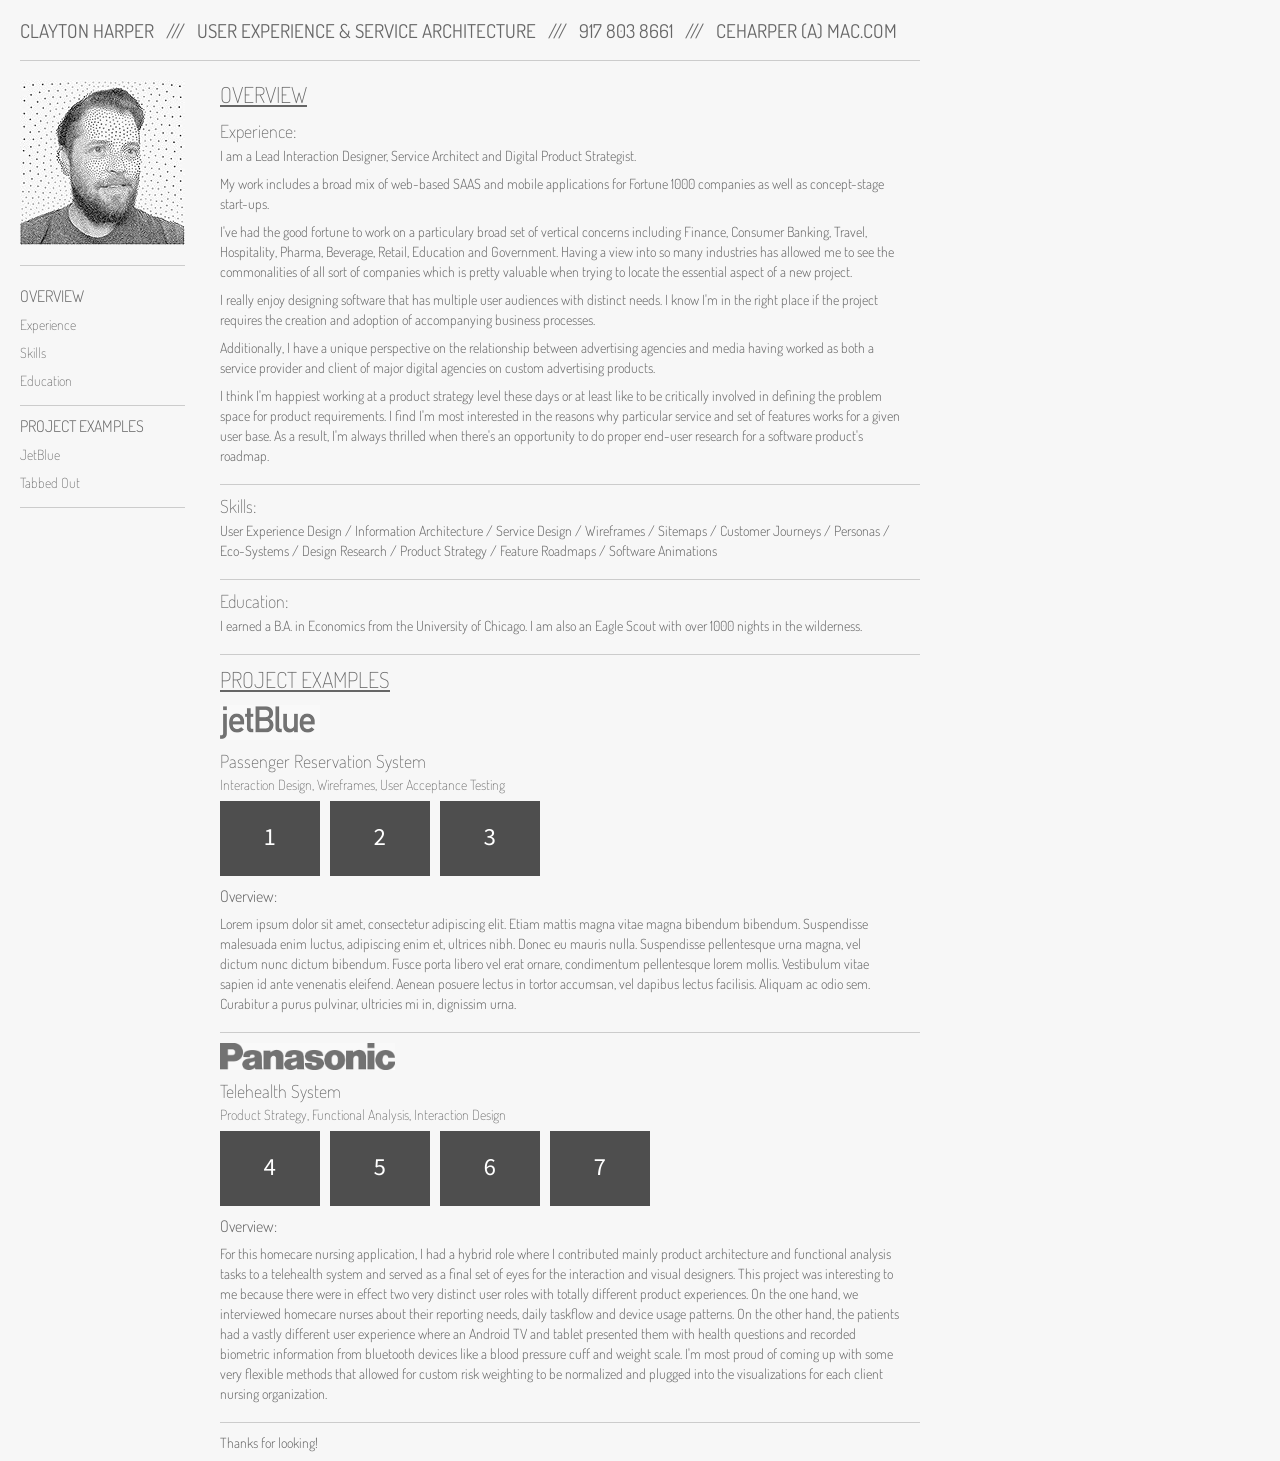
==== index.html @ 12cf1f10 "Content Updates" ====
<!DOCTYPE html PUBLIC "-//W3C//DTD XHTML 1.0 Transitional//EN" "http://www.w3.org/TR/xhtml1/DTD/xhtml1-transitional.dtd">
<html xmlns="http://www.w3.org/1999/xhtml">
<head>
    <meta http-equiv="Content-Type" content="text/html; charset=utf-8" />
    <link href='http://fonts.googleapis.com/css?family=Dosis:200,300,400,500' rel='stylesheet' type='text/css'>
    <title>CLAYTON HARPER | HE MAKES SOFTWARE </title>

    <link rel="stylesheet" href="css/styles.css">
    
    <script src="js/jquery-1.9.1.min.js"></script>

    <script src="js/jquery.scrollto.js"></script>

    <!-- Magnific Popup core CSS file -->
    <link rel="stylesheet" href="magnific-popup/magnific-popup.css">   

    <!-- Magnific Popup core JS file -->
    <script src="magnific-popup/jquery.magnific-popup.js"></script>
    
    <script>
        /** Magnific Stuff Here
        */
        $(document).ready(function(){
        
        $('.image-link').magnificPopup({type:'image'});

        $('.image_row').magnificPopup({
          delegate: 'a', // child items selector, by clicking on it popup will open
          type: 'image',
          gallery:{enabled:true}
          // other options
        });

        /** 
         * This part does the "fixed navigation after scroll" functionality
         * We use the jQuery function scroll() to recalculate our variables as the 
         * page is scrolled/
         */
        $(window).scroll(function(){
            var window_top = $(window).scrollTop() + 80; // the "80" should equal the margin-top value for nav.stick
            var div_top = $('#nav-anchor').offset().top;
                if (window_top > div_top) {
                    $('nav').addClass('stick');
                } else {
                    $('nav').removeClass('stick');
                }
        });

        /**
         * This part causes smooth scrolling using scrollto.js
         * We target all a tags inside the nav, and apply the scrollto.js to it.
         */
        
        $("nav a").click(function(evn){
            evn.preventDefault();
            $('html,body').scrollTo(this.hash, this.hash);
        });

    });
    </script>
</head>

<body>
    <div id="header">
        <h1>CLAYTON HARPER&nbsp;&nbsp;&nbsp;///&nbsp;&nbsp;&nbsp;USER EXPERIENCE & SERVICE ARCHITECTURE&nbsp;&nbsp;&nbsp;///&nbsp;&nbsp;&nbsp;917 803 8661&nbsp;&nbsp;&nbsp;///&nbsp;&nbsp;&nbsp;CEHARPER (A) MAC.COM</h1>
    </div>
<div id="wrapper">
    <div id="sidebar">
    <div id="portrait">
        <img src="images/clay.jpg" width="165">
    </div>
    <nav class>       
        <div id="nav-anchor"></div>
        <div id="sidebar_block"> 
        <h1>OVERVIEW</h1>
        <ul>
            <li><a href="#experience">Experience</a></li>
            <li><a href="#skills">Skills</a></li>
            <li><a href="#education">Education</a></li>          
        </ul>
        </div>
        <div id="sidebar_block"> 
        <h1>PROJECT EXAMPLES</h1>
        <ul>
            <li><a href="#project1">JetBlue</a></li>
            <li><a href="#project2">Tabbed Out</a></li>
        </ul>
        </div>
    </nav>
    </div>

    <div id="content">
        <h1>OVERVIEW</h1>
        <section id="experience">
        <div id="content_block">
        <h3>Experience:</h3>
        <p>I am a Lead Interaction Designer, Service Architect and Digital Product Strategist.</p>
        <p>My work includes a broad mix of web-based SAAS and mobile applications for Fortune 1000 companies as well as concept-stage start-ups.</p>
        <p>I've had the good fortune to work on a particulary broad set of vertical concerns including Finance, Consumer Banking, Travel, Hospitality, Pharma, Beverage, Retail, Education and Government. Having a view into so many industries has allowed me to see the commonalities of all sort of companies which is pretty valuable when trying to locate the essential aspect of a new project.</p>
        <p>I really enjoy designing software that has multiple user audiences with distinct needs. I know I'm in the right place if the project requires the creation and adoption of accompanying business processes.</p>
        <p>Additionally, I have a unique perspective on the relationship between advertising agencies and media having worked as both a service provider and client of major digital agencies on custom advertising products.</p>
        <p>I think I'm happiest working at a product strategy level these days or at least like to be critically involved in defining the problem space for product requirements. I find I'm most interested in the reasons why particular service and set of features works for a given user base. As a result, I'm always thrilled when there's an opportunity to do proper end-user research for a software product's roadmap.</p>
        </div>
        </section>

        <section id="skills">
        <div id="content_block"> 
        <h3>Skills:</h3>
        <p>User Experience Design / Information Architecture / Service Design / Wireframes / Sitemaps / Customer Journeys / Personas / Eco-Systems / Design Research / Product Strategy / Feature Roadmaps / Software Animations</p>
        </div>
        </section>

        <section id="education">
        <div id="content_block">
        <h3>Education:</h3>
        <p>I earned a B.A. in Economics from the University of Chicago. I am also an Eagle Scout with over 1000 nights in the wilderness.</p>
        </div>
        </section>

        <section id="project1">
        <h1>PROJECT EXAMPLES</h1>
        <div id="content_block">
        <div id="image_item"><img src="images/logo_jetblue_small.jpg" width="100px"></div>
        <h3>Passenger Reservation System</h3>
        <h4>Interaction Design, Wireframes, User Acceptance Testing</h4>
        <div class="image_row">
        <a href="images/pop_1.jpg" class="image_item"><img src="images/pop_1.jpg" width="100" height="75"></a>
        <a href="images/pop_2.jpg" class="image_item"><img src="images/pop_2.jpg" width="100" height="75"></a>
        <a href="images/pop_3.jpg" class="image_item"><img src="images/pop_3.jpg" width="100" height="75"></a>
        </div>  
        <h2>Overview:</h2>
        <p>Lorem ipsum dolor sit amet, consectetur adipiscing elit. Etiam mattis magna vitae magna bibendum bibendum. Suspendisse malesuada enim luctus, adipiscing enim et, ultrices nibh. Donec eu mauris nulla. Suspendisse pellentesque urna magna, vel dictum nunc dictum bibendum. Fusce porta libero vel erat ornare, condimentum pellentesque lorem mollis. Vestibulum vitae sapien id ante venenatis eleifend. Aenean posuere lectus in tortor accumsan, vel dapibus lectus facilisis. Aliquam ac odio sem. Curabitur a purus pulvinar, ultricies mi in, dignissim urna.</p>
        </div>
        </section>

        <section id="project2">
        <div id="content_block">
        <div id="image_item"><img src="images/logo_panasonic_small.jpg" width="175px"></div>
        <h3>Telehealth System</h3>
        <h4>Product Strategy, Functional Analysis, Interaction Design</h4>
        <div class="image_row">
        <a href="images/pop_4.jpg"><div class="image_item"><img src="images/pop_4.jpg" width="100" height="75"></div></a>
        <a href="images/pop_5.jpg"><div class="image_item"><img src="images/pop_5.jpg" width="100" height="75"></div></a>
        <a href="images/pop_6.jpg"><div class="image_item"><img src="images/pop_6.jpg" width="100" height="75"></div></a>
        <a href="images/pop_7.jpg"><div class="image_item"><img src="images/pop_7.jpg" width="100" height="75"></div></a>
        </div>  
        <h2>Overview:</h2>
        <p>For this homecare nursing application, I had a hybrid role where I contributed mainly product architecture and functional analysis tasks to a telehealth system and served as a final set of eyes for the interaction and visual designers. This project was interesting to me because there were in effect two very distinct user roles with totally different product experiences. On the one hand, we interviewed homecare nurses about their reporting needs, daily taskflow and device usage patterns. On the other hand, the patients had a vastly different user experience where an Android TV and tablet presented them with health questions and recorded biometric information from bluetooth devices like a blood pressure cuff and weight scale. I'm most proud of coming up with some very flexible methods that allowed for custom risk weighting to be normalized and plugged into the visualizations for each client nursing organization.</p>
        </div>
        </section>
        <p>Thanks for looking!</p>

    </div>
<!--    <div id="header_sm">
        <h1>CLAYTON HARPER&nbsp;&nbsp;&nbsp;///&nbsp;&nbsp;&nbsp;USER EXPERIENCE & SERVICE ARCHITECTURE</h1>
    </div> -->
</div>
</body>
---- css/styles.css ----
body, html {
        padding : 0px 10px;
        margin : 0px;
        background-color: #F7F7F7;
    }

    #wrapper {
        width: 900px;
        margin: 80px 0px;
        padding: 0px;

    }

    #sidebar {
        width:200px;
        float:left;
    }

    #sidebar_block {
        margin-bottom: 10px;
        padding-bottom: 10px;
        padding-right: 20px;
        border-bottom: 1px solid #CCC;
        width: 145px;
    }

    #header {
        background-color:#F7F7F7;
        width:900px;
        height:40px;
        padding: 10px 0px;
        border-bottom: 1px solid #CCC;
        display: table;
        position: fixed;
        z-index: 10;
        top: 0;

    }

    #header h1 {
        font-family: 'Dosis', sans-serif;
        font-weight: 400;
        font-size: 19px;
        padding: 0px 0px;
        margin: 0px 0px;
        color: #666;
        display: table-cell;
        vertical-align: middle;
    }

    #header_sm {
        background-color:#F7F7F7;
        width:900px;
        height:30px;
        padding: 5px 0px;
        display: table;
    }

    #header_sm h1 {
        font-family: 'Dosis', sans-serif;
        font-weight: 300;
        font-size: 16px;
        padding: 0px 0px;
        margin: 0px 0px;
        color: #666;
        display: table-cell;
        vertical-align: middle;
    }

    #portrait {
        background-color:#F7F7F7;
        width:125px;
        margin-bottom: 20px;
        padding-right: 40px;
        padding-bottom: 20px;
        border-bottom: 1px solid #CCC;
        float:left;
    } 

    nav {
        background-color:#F7F7F7;
        padding: 0px 0px 0px 0px;
        margin: 0px 0px;       
    }

    nav.stick {
        width: 200px;
        position: fixed;
        top: 0;
        z-index: 8;
        margin-top: 80px;
    }

    nav hr {
        height: 0px;
        background: #F7F7F7;
        width: 80%;
        font-size: 1px; /* IE 6 */
        overflow: hidden;
        margin: 10px 0px;
        border-bottom: 1px solid #CCC;
    }   

    nav h1 {
        font-family: 'Dosis', sans-serif;
        font-weight: 300;
        font-size: 16px;
        padding: 0px 0px 5px 0px;
        margin: 0px 0px;
        color: #666;
    } 

    nav ul, li {
        font-family: 'Dosis', sans-serif;
        font-weight: 200;
        font-size: 14px;
        text-decoration: none;
        list-style-type: none;
        list-style: none;
        padding: 0;
        margin: 0;
        color: #666;
    }

    nav a {
        text-decoration: none;
        color: #666;
        line-height: 28px;
    } 

    nav a:hover {
        color: #000000;
        font-weight: 300;
    }

    nav a:active {
        color: #000000;
    }

    a.nav-active {
    color:#000000;
}

    #content {
        background-color:#F7F7F7;
        width:700px;
        padding: 0px 0px;
        float:right;
    }

    #content_block {
        margin-bottom: 10px;
        padding-bottom: 10px;
        padding-right: 20px;
        border-bottom: 1px solid #CCC;
    }

    #content h1 {
        font-family: 'Dosis', sans-serif;
        font-weight: 200;
        font-size: 22px;
        padding: 0px 0px;
        margin-top: 0px;
        margin-bottom: 12px;
        color: #666;
        text-decoration:underline;
    }

    #content h2 {
        font-family: 'Dosis', sans-serif;
        font-weight: 300;
        font-size: 16px;
        padding: 0px 0px;
        margin-top: 0px;
        margin-bottom: 8px;
        color: #666;
    }

    #content h3 {
        font-family: 'Dosis', sans-serif;
        font-weight: 200;
        font-size: 18px;
        padding: 0px 0px;
        margin-top: 0px;
        margin-bottom: 4px;
        color: #666;
    }

    #content h4 {
        font-family: 'Dosis', sans-serif;
        font-weight: 200;
        font-size: 14px;
        padding: 0px 0px;
        margin-top: 0px;
        margin-bottom: 8px;
        color: #666;
    }

    #content p {
        font-family: 'Dosis', sans-serif;
        font-weight: 300;
        font-size: 14px;
        line-height: 20px;
        padding: 0px 0px;
        margin-top: 2px;
        margin-bottom: 8px;
        color: #666;
    } 

    #content hr {
        height: 10px;
        background: #F7F7F7;
        width: 100%;
        font-size: 1px; /* IE 6 */
        overflow: hidden;
        margin: 15px 0px;
    }

    #image_row {
        display: inline-flex;
    }

    #image_item {
        width: 75px;
        padding-right: 10px;
        padding-bottom: 10px;
    }  

    .image_row {
        display: inline-flex;
    }

    .image_item {
        width: 100px;
        padding-right: 10px;
        padding-bottom: 10px;
    }
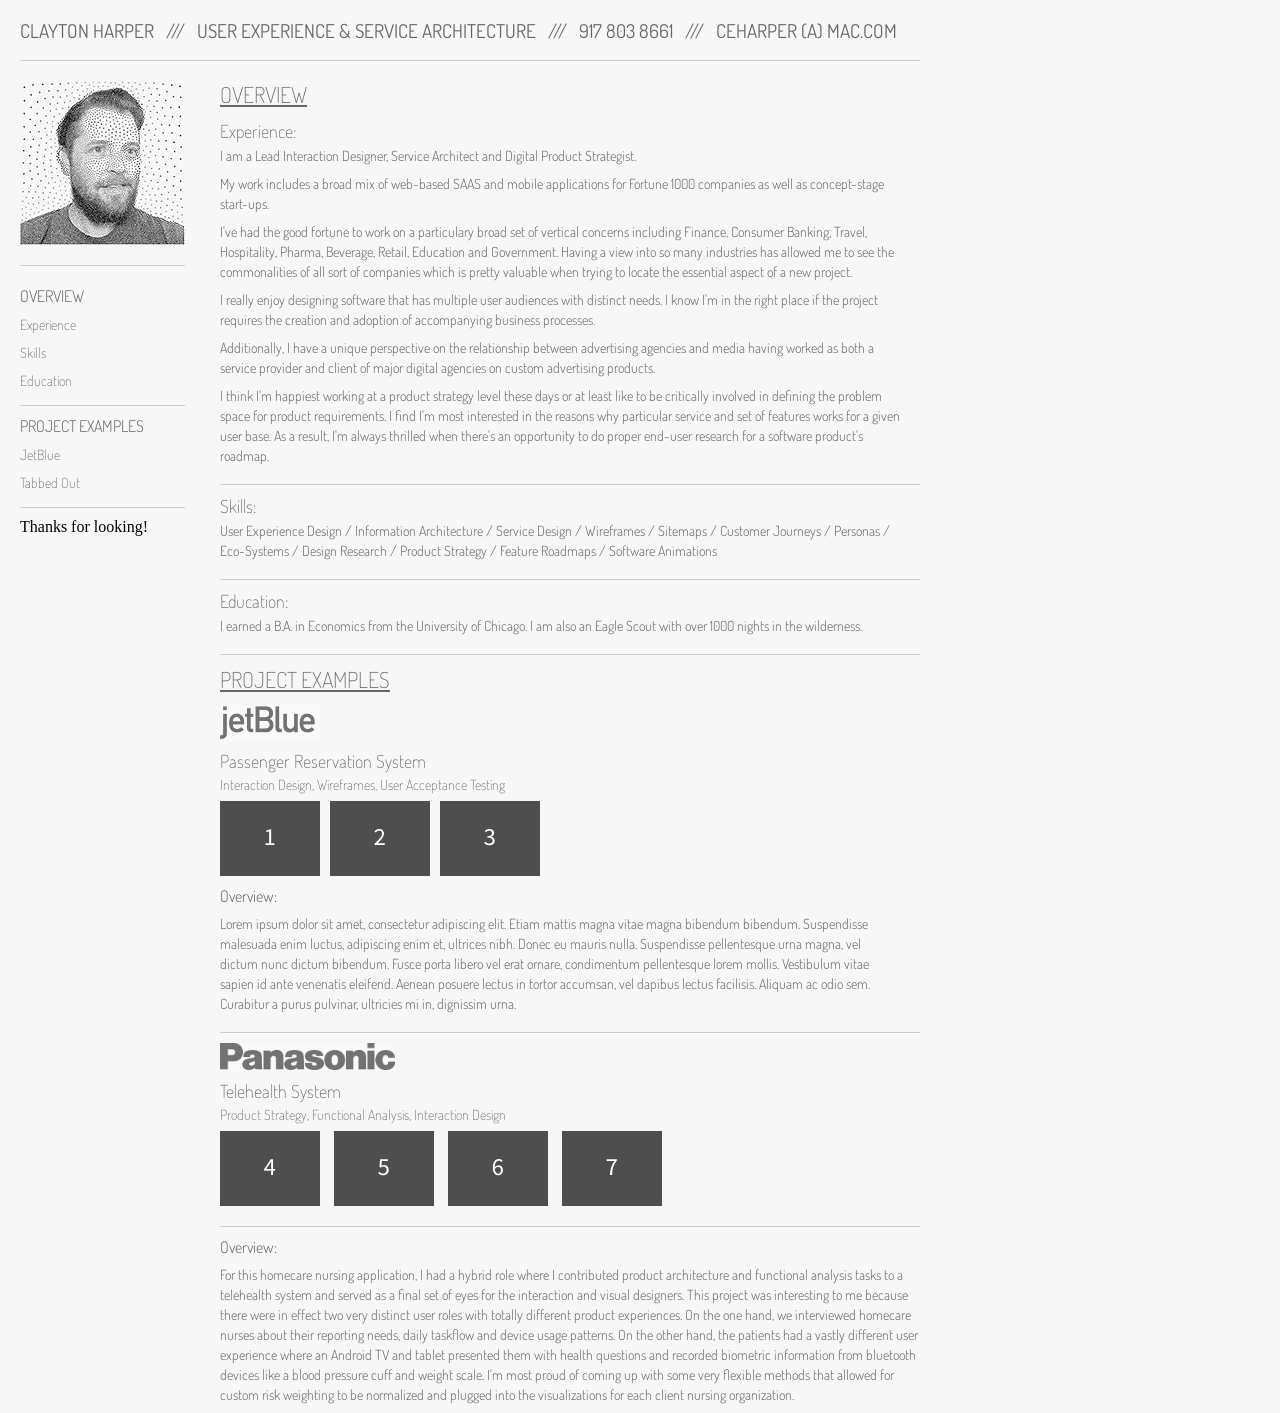
==== commit 32d5bfee: "Content Updates" ====
--- a/index.html
+++ b/index.html
@@ -4,16 +4,12 @@
     <meta http-equiv="Content-Type" content="text/html; charset=utf-8" />
     <link href='http://fonts.googleapis.com/css?family=Dosis:200,300,400,500' rel='stylesheet' type='text/css'>
     <title>CLAYTON HARPER | HE MAKES SOFTWARE </title>
-
     <link rel="stylesheet" href="css/styles.css">
-    
     <script src="js/jquery-1.9.1.min.js"></script>
-
     <script src="js/jquery.scrollto.js"></script>
 
     <!-- Magnific Popup core CSS file -->
     <link rel="stylesheet" href="magnific-popup/magnific-popup.css">   
-
     <!-- Magnific Popup core JS file -->
     <script src="magnific-popup/jquery.magnific-popup.js"></script>
     
@@ -21,14 +17,34 @@
         /** Magnific Stuff Here
         */
         $(document).ready(function(){
-        
-        $('.image-link').magnificPopup({type:'image'});
 
         $('.image_row').magnificPopup({
           delegate: 'a', // child items selector, by clicking on it popup will open
           type: 'image',
-          gallery:{enabled:true}
+          gallery:{enabled:true,
+                    navigateByImgClick: true,
+                    preload: [0,1] // Will preload 0 - before current, and 1 after the current image
+
+                },
+          
           // other options
+          mainClass: 'mfp-with-zoom', // this class is for CSS animation below
+
+            zoom: {
+                enabled: true, // By default it's false, so don't forget to enable it
+
+                duration: 150, // duration of the effect, in milliseconds
+                easing: 'ease-in-out', // CSS transition easing function 
+
+                // The "opener" function should return the element from which popup will be zoomed in
+                // and to which popup will be scaled down
+                // By defailt it looks for an image tag:
+                opener: function(openerElement) {
+                // openerElement is the element on which popup was initialized, in this case its <a> tag
+                // you don't need to add "opener" option if this code matches your needs, it's defailt one.
+                return openerElement.is('img') ? openerElement : openerElement.find('img');
+                    }
+                }
         });
 
         /** 
@@ -124,9 +140,9 @@
         <h3>Passenger Reservation System</h3>
         <h4>Interaction Design, Wireframes, User Acceptance Testing</h4>
         <div class="image_row">
-        <a href="images/pop_1.jpg" class="image_item"><img src="images/pop_1.jpg" width="100" height="75"></a>
-        <a href="images/pop_2.jpg" class="image_item"><img src="images/pop_2.jpg" width="100" height="75"></a>
-        <a href="images/pop_3.jpg" class="image_item"><img src="images/pop_3.jpg" width="100" height="75"></a>
+        <a href="images/pop_1.jpg" class="image_item" title="Lorem ipsum dolor sit amet, consectetur adipiscing elit. Etiam mattis magna vitae magna bibendum bibendum. Suspendisse malesuada enim luctus, adipiscing enim et, ultrices nibh."><img src="images/pop_1.jpg" width="100" height="75"></a>
+        <a href="images/pop_2.jpg" class="image_item" title="Lorem ipsum dolor sit amet, consectetur adipiscing elit. Etiam mattis magna vitae magna bibendum bibendum. Suspendisse malesuada enim luctus, adipiscing enim et, ultrices nibh."><img src="images/pop_2.jpg" width="100" height="75"></a>
+        <a href="images/pop_3.jpg" class="image_item" title="Lorem ipsum dolor sit amet, consectetur adipiscing elit. Etiam mattis magna vitae magna bibendum bibendum. Suspendisse malesuada enim luctus, adipiscing enim et, ultrices nibh."><img src="images/pop_3.jpg" width="100" height="75"></a>
         </div>  
         <h2>Overview:</h2>
         <p>Lorem ipsum dolor sit amet, consectetur adipiscing elit. Etiam mattis magna vitae magna bibendum bibendum. Suspendisse malesuada enim luctus, adipiscing enim et, ultrices nibh. Donec eu mauris nulla. Suspendisse pellentesque urna magna, vel dictum nunc dictum bibendum. Fusce porta libero vel erat ornare, condimentum pellentesque lorem mollis. Vestibulum vitae sapien id ante venenatis eleifend. Aenean posuere lectus in tortor accumsan, vel dapibus lectus facilisis. Aliquam ac odio sem. Curabitur a purus pulvinar, ultricies mi in, dignissim urna.</p>
@@ -139,13 +155,13 @@
         <h3>Telehealth System</h3>
         <h4>Product Strategy, Functional Analysis, Interaction Design</h4>
         <div class="image_row">
-        <a href="images/pop_4.jpg"><div class="image_item"><img src="images/pop_4.jpg" width="100" height="75"></div></a>
-        <a href="images/pop_5.jpg"><div class="image_item"><img src="images/pop_5.jpg" width="100" height="75"></div></a>
-        <a href="images/pop_6.jpg"><div class="image_item"><img src="images/pop_6.jpg" width="100" height="75"></div></a>
-        <a href="images/pop_7.jpg"><div class="image_item"><img src="images/pop_7.jpg" width="100" height="75"></div></a>
+        <a href="images/pop_4.jpg" class="image_item" title="This is a photo caption or description of the stuff in the image. I'll write a description of the contents here to let the viewer know what they are looking at."><img src="images/pop_4.jpg" width="100" height="75"></div></a>
+        <a href="images/pop_5.jpg" class="image_item"><img src="images/pop_5.jpg" width="100" height="75"></a>
+        <a href="images/pop_6.jpg" class="image_item"><img src="images/pop_6.jpg" width="100" height="75"></a>
+        <a href="images/pop_7.jpg" class="image_item"><img src="images/pop_7.jpg" width="100" height="75"></a>
         </div>  
         <h2>Overview:</h2>
-        <p>For this homecare nursing application, I had a hybrid role where I contributed mainly product architecture and functional analysis tasks to a telehealth system and served as a final set of eyes for the interaction and visual designers. This project was interesting to me because there were in effect two very distinct user roles with totally different product experiences. On the one hand, we interviewed homecare nurses about their reporting needs, daily taskflow and device usage patterns. On the other hand, the patients had a vastly different user experience where an Android TV and tablet presented them with health questions and recorded biometric information from bluetooth devices like a blood pressure cuff and weight scale. I'm most proud of coming up with some very flexible methods that allowed for custom risk weighting to be normalized and plugged into the visualizations for each client nursing organization.</p>
+        <p>For this homecare nursing application, I had a hybrid role where I contributed product architecture and functional analysis tasks to a telehealth system and served as a final set of eyes for the interaction and visual designers. This project was interesting to me because there were in effect two very distinct user roles with totally different product experiences. On the one hand, we interviewed homecare nurses about their reporting needs, daily taskflow and device usage patterns. On the other hand, the patients had a vastly different user experience where an Android TV and tablet presented them with health questions and recorded biometric information from bluetooth devices like a blood pressure cuff and weight scale. I'm most proud of coming up with some very flexible methods that allowed for custom risk weighting to be normalized and plugged into the visualizations for each client nursing organization.</p>
         </div>
         </section>
         <p>Thanks for looking!</p>
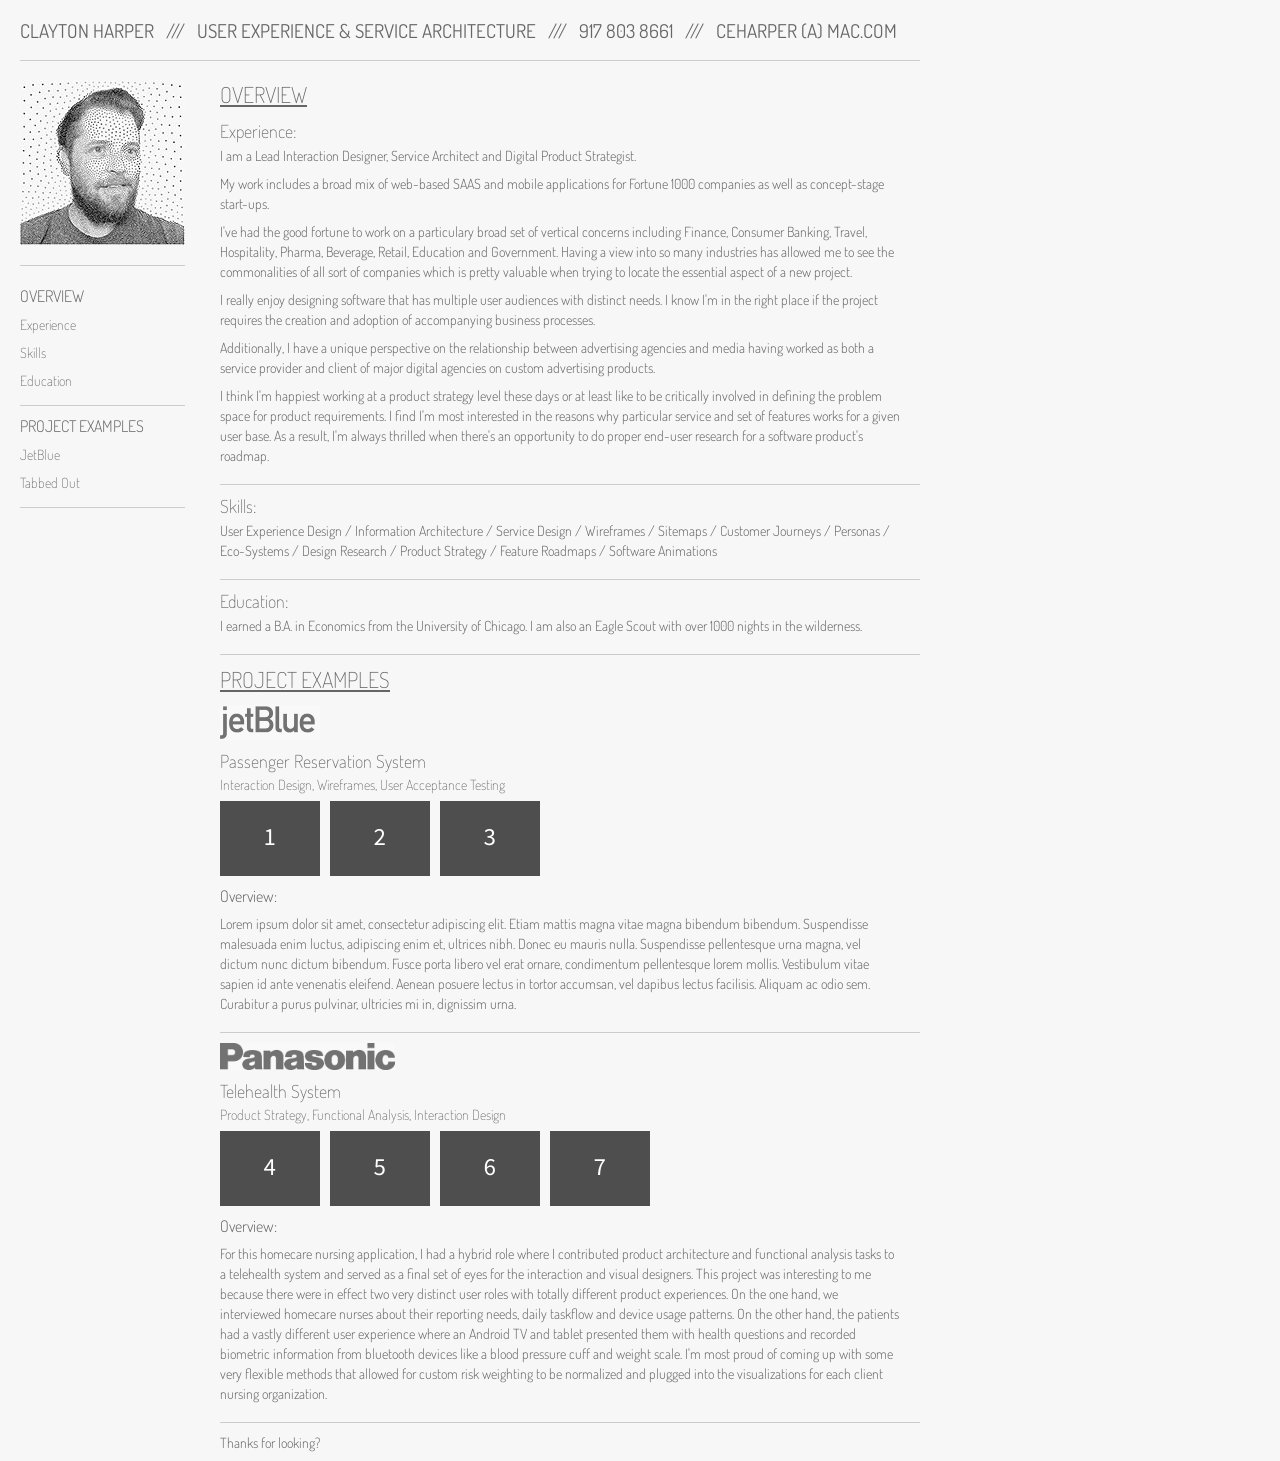
==== commit c8d0dfdf: "Content Updates" ====
--- a/index.html
+++ b/index.html
@@ -151,11 +151,11 @@
 
         <section id="project2">
         <div id="content_block">
-        <div id="image_item"><img src="images/logo_panasonic_small.jpg" width="175px"></div>
+            <div id="image_item"><img src="images/logo_panasonic_small.jpg" width="175px"></div>
         <h3>Telehealth System</h3>
         <h4>Product Strategy, Functional Analysis, Interaction Design</h4>
         <div class="image_row">
-        <a href="images/pop_4.jpg" class="image_item" title="This is a photo caption or description of the stuff in the image. I'll write a description of the contents here to let the viewer know what they are looking at."><img src="images/pop_4.jpg" width="100" height="75"></div></a>
+        <a href="images/pop_4.jpg" class="image_item" title="This is a photo caption or description of the stuff in the image. I'll write a description of the contents here to let the viewer know what they are looking at."><img src="images/pop_4.jpg" width="100" height="75"></a>
         <a href="images/pop_5.jpg" class="image_item"><img src="images/pop_5.jpg" width="100" height="75"></a>
         <a href="images/pop_6.jpg" class="image_item"><img src="images/pop_6.jpg" width="100" height="75"></a>
         <a href="images/pop_7.jpg" class="image_item"><img src="images/pop_7.jpg" width="100" height="75"></a>
@@ -164,8 +164,7 @@
         <p>For this homecare nursing application, I had a hybrid role where I contributed product architecture and functional analysis tasks to a telehealth system and served as a final set of eyes for the interaction and visual designers. This project was interesting to me because there were in effect two very distinct user roles with totally different product experiences. On the one hand, we interviewed homecare nurses about their reporting needs, daily taskflow and device usage patterns. On the other hand, the patients had a vastly different user experience where an Android TV and tablet presented them with health questions and recorded biometric information from bluetooth devices like a blood pressure cuff and weight scale. I'm most proud of coming up with some very flexible methods that allowed for custom risk weighting to be normalized and plugged into the visualizations for each client nursing organization.</p>
         </div>
         </section>
-        <p>Thanks for looking!</p>
-
+        <p>Thanks for looking?</p>
     </div>
 <!--    <div id="header_sm">
         <h1>CLAYTON HARPER&nbsp;&nbsp;&nbsp;///&nbsp;&nbsp;&nbsp;USER EXPERIENCE & SERVICE ARCHITECTURE</h1>
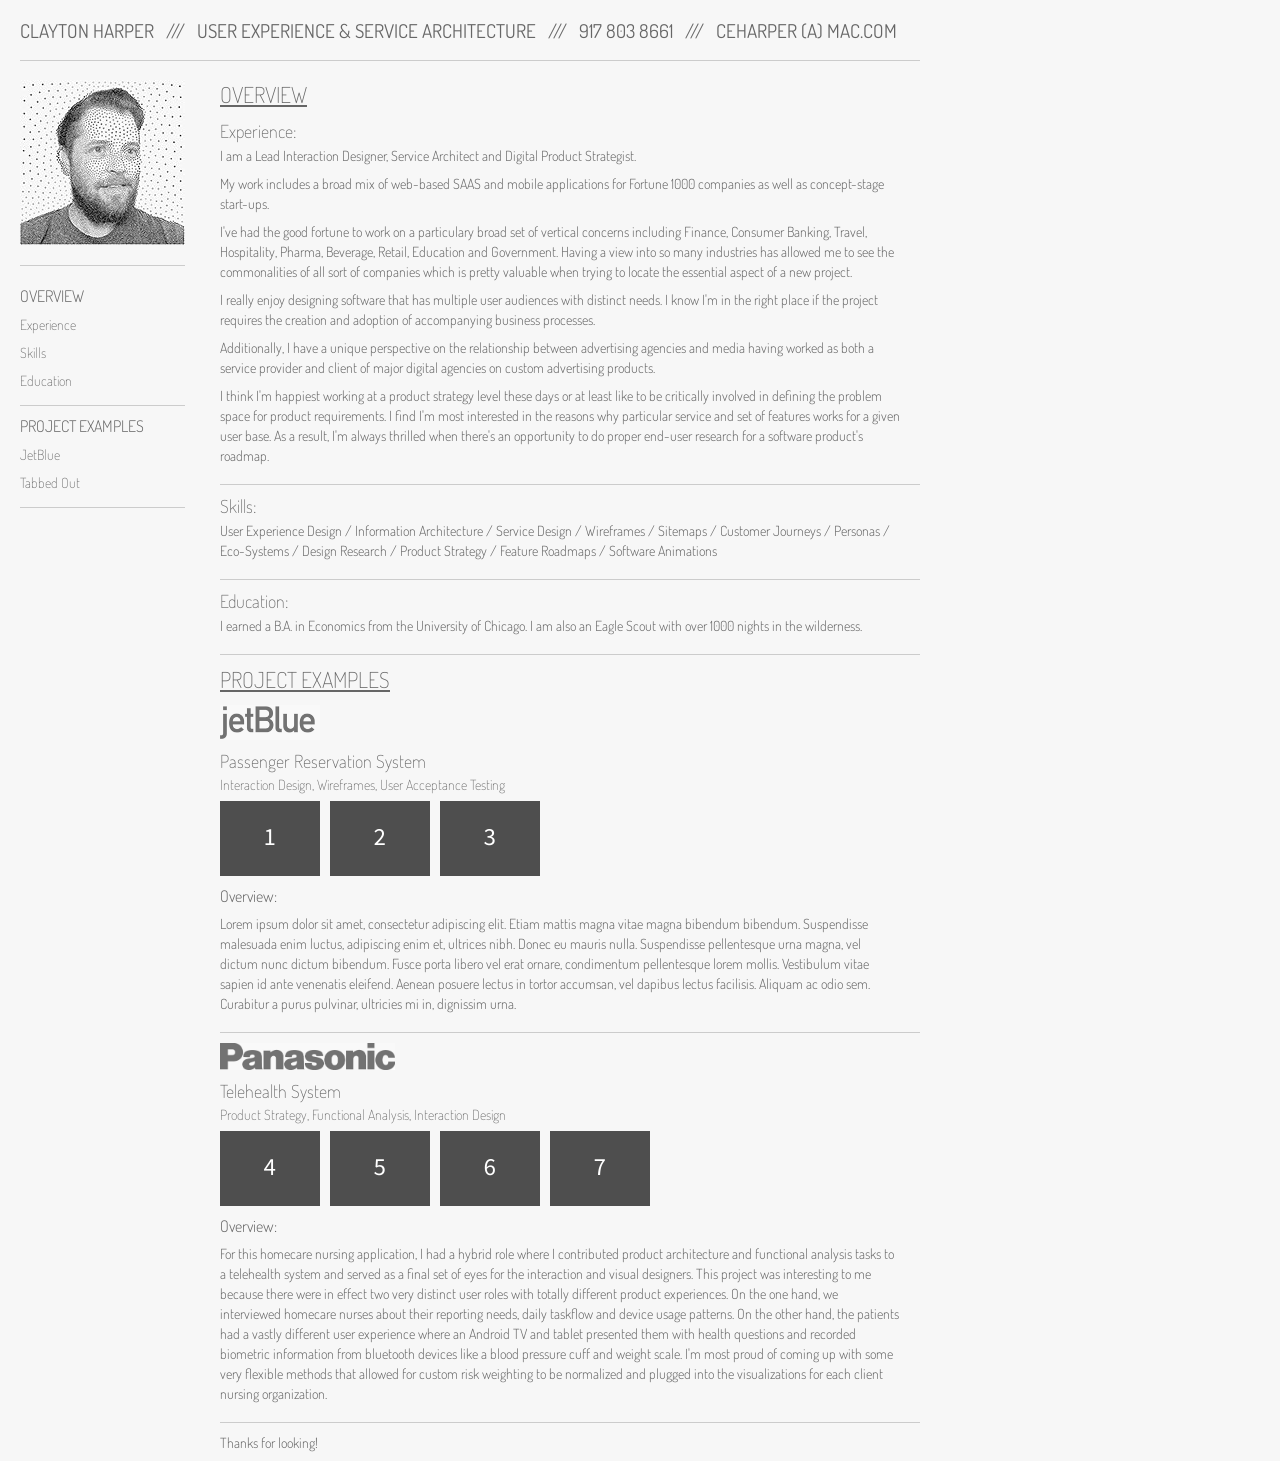
==== commit 7c294ed4: "Content Updates" ====
--- a/index.html
+++ b/index.html
@@ -164,7 +164,7 @@
         <p>For this homecare nursing application, I had a hybrid role where I contributed product architecture and functional analysis tasks to a telehealth system and served as a final set of eyes for the interaction and visual designers. This project was interesting to me because there were in effect two very distinct user roles with totally different product experiences. On the one hand, we interviewed homecare nurses about their reporting needs, daily taskflow and device usage patterns. On the other hand, the patients had a vastly different user experience where an Android TV and tablet presented them with health questions and recorded biometric information from bluetooth devices like a blood pressure cuff and weight scale. I'm most proud of coming up with some very flexible methods that allowed for custom risk weighting to be normalized and plugged into the visualizations for each client nursing organization.</p>
         </div>
         </section>
-        <p>Thanks for looking?</p>
+        <p>Thanks for looking!</p>
     </div>
 <!--    <div id="header_sm">
         <h1>CLAYTON HARPER&nbsp;&nbsp;&nbsp;///&nbsp;&nbsp;&nbsp;USER EXPERIENCE & SERVICE ARCHITECTURE</h1>
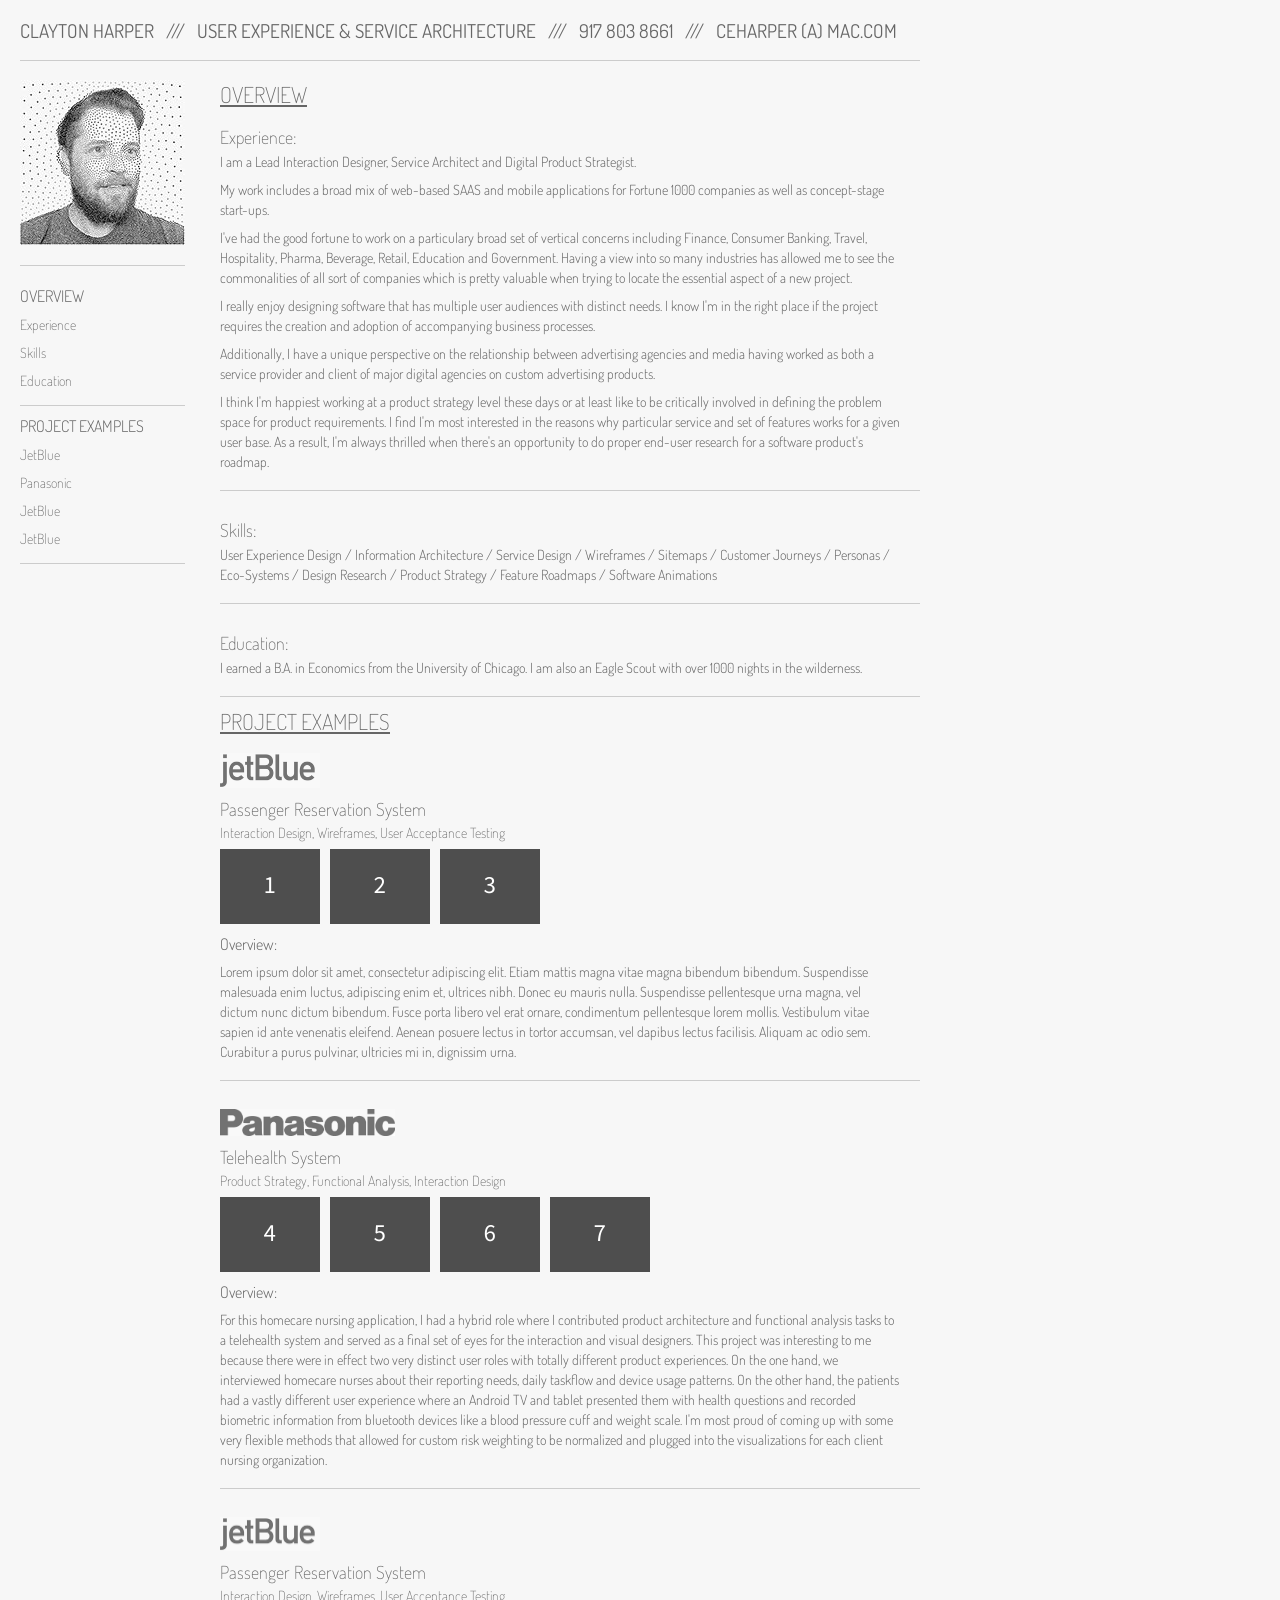
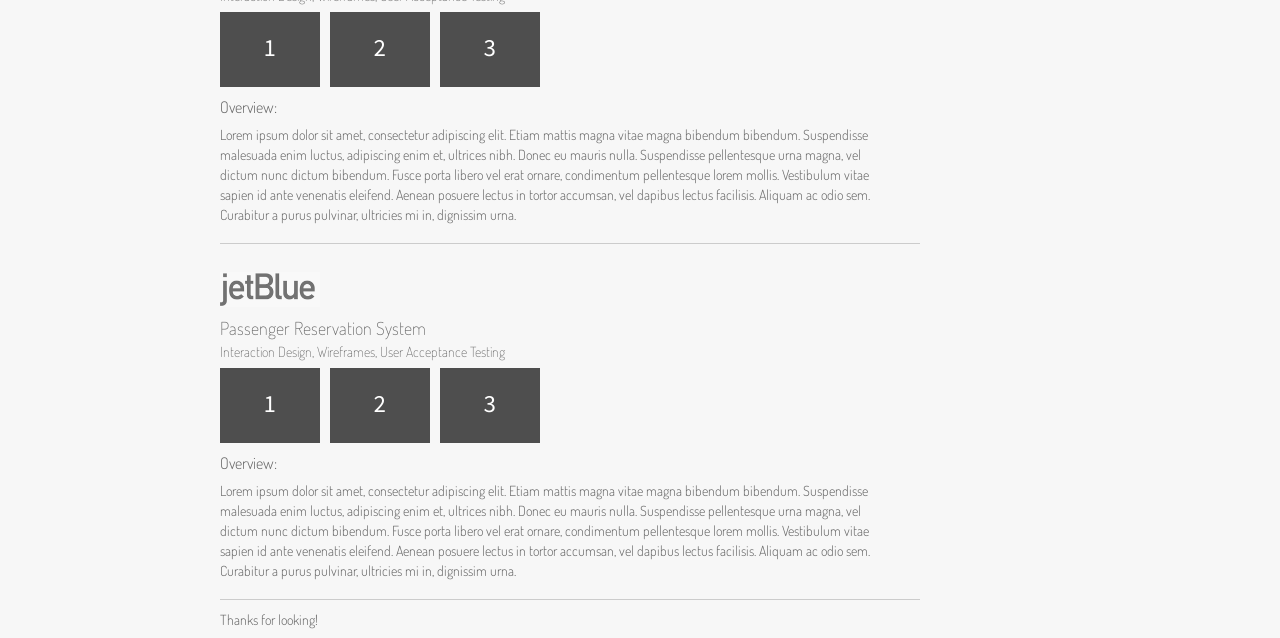
==== commit 9d594e82: "Javascript changes" ====
--- a/index.html
+++ b/index.html
@@ -17,8 +17,8 @@
         /** Magnific Stuff Here
         */
         $(document).ready(function(){
-
-        $('.image_row').magnificPopup({
+        $('.image_row').each(function() {  
+        $(this).magnificPopup({
           delegate: 'a', // child items selector, by clicking on it popup will open
           type: 'image',
           gallery:{enabled:true,
@@ -32,10 +32,8 @@
 
             zoom: {
                 enabled: true, // By default it's false, so don't forget to enable it
-
                 duration: 150, // duration of the effect, in milliseconds
                 easing: 'ease-in-out', // CSS transition easing function 
-
                 // The "opener" function should return the element from which popup will be zoomed in
                 // and to which popup will be scaled down
                 // By defailt it looks for an image tag:
@@ -45,21 +43,19 @@
                 return openerElement.is('img') ? openerElement : openerElement.find('img');
                     }
                 }
+            });
         });
-
         /** 
          * This part does the "fixed navigation after scroll" functionality
          * We use the jQuery function scroll() to recalculate our variables as the 
          * page is scrolled/
          */
-        $(window).scroll(function(){
-            var window_top = $(window).scrollTop() + 80; // the "80" should equal the margin-top value for nav.stick
-            var div_top = $('#nav-anchor').offset().top;
-                if (window_top > div_top) {
-                    $('nav').addClass('stick');
-                } else {
-                    $('nav').removeClass('stick');
-                }
+        $(window).scroll(function () {
+          if ( $(this).scrollTop() > 210 && !$('#nav-anchor').hasClass('stick') ) {
+            $('nav').addClass('stick');
+           } else if ( $(this).scrollTop() <= 200 ) {
+            $('nav').removeClass('stick');
+          }
         });
 
         /**
@@ -99,7 +95,9 @@
         <h1>PROJECT EXAMPLES</h1>
         <ul>
             <li><a href="#project1">JetBlue</a></li>
-            <li><a href="#project2">Tabbed Out</a></li>
+            <li><a href="#project2">Panasonic</a></li>
+            <li><a href="#project3">JetBlue</a></li>
+            <li><a href="#project4">JetBlue</a></li>
         </ul>
         </div>
     </nav>
@@ -107,8 +105,9 @@
 
     <div id="content">
         <h1>OVERVIEW</h1>
-        <section id="experience">
-        <div id="content_block">
+        <section>
+        <div id="content_block">
+        <span id="experience"> &nbsp; </span>
         <h3>Experience:</h3>
         <p>I am a Lead Interaction Designer, Service Architect and Digital Product Strategist.</p>
         <p>My work includes a broad mix of web-based SAAS and mobile applications for Fortune 1000 companies as well as concept-stage start-ups.</p>
@@ -119,37 +118,42 @@
         </div>
         </section>
 
-        <section id="skills">
-        <div id="content_block"> 
+        <section>
+        <div id="content_block">
+        <span id="skills"> &nbsp; </span> 
         <h3>Skills:</h3>
         <p>User Experience Design / Information Architecture / Service Design / Wireframes / Sitemaps / Customer Journeys / Personas / Eco-Systems / Design Research / Product Strategy / Feature Roadmaps / Software Animations</p>
         </div>
         </section>
 
-        <section id="education">
-        <div id="content_block">
+        <section>
+        <div id="content_block">
+        <span id="education"> &nbsp; </span>
         <h3>Education:</h3>
         <p>I earned a B.A. in Economics from the University of Chicago. I am also an Eagle Scout with over 1000 nights in the wilderness.</p>
         </div>
         </section>
-
-        <section id="project1">
         <h1>PROJECT EXAMPLES</h1>
+        <section>
+        <span id="project1"> &nbsp; </span>
         <div id="content_block">
         <div id="image_item"><img src="images/logo_jetblue_small.jpg" width="100px"></div>
         <h3>Passenger Reservation System</h3>
         <h4>Interaction Design, Wireframes, User Acceptance Testing</h4>
+        
         <div class="image_row">
         <a href="images/pop_1.jpg" class="image_item" title="Lorem ipsum dolor sit amet, consectetur adipiscing elit. Etiam mattis magna vitae magna bibendum bibendum. Suspendisse malesuada enim luctus, adipiscing enim et, ultrices nibh."><img src="images/pop_1.jpg" width="100" height="75"></a>
         <a href="images/pop_2.jpg" class="image_item" title="Lorem ipsum dolor sit amet, consectetur adipiscing elit. Etiam mattis magna vitae magna bibendum bibendum. Suspendisse malesuada enim luctus, adipiscing enim et, ultrices nibh."><img src="images/pop_2.jpg" width="100" height="75"></a>
         <a href="images/pop_3.jpg" class="image_item" title="Lorem ipsum dolor sit amet, consectetur adipiscing elit. Etiam mattis magna vitae magna bibendum bibendum. Suspendisse malesuada enim luctus, adipiscing enim et, ultrices nibh."><img src="images/pop_3.jpg" width="100" height="75"></a>
-        </div>  
+        </div>
+
         <h2>Overview:</h2>
         <p>Lorem ipsum dolor sit amet, consectetur adipiscing elit. Etiam mattis magna vitae magna bibendum bibendum. Suspendisse malesuada enim luctus, adipiscing enim et, ultrices nibh. Donec eu mauris nulla. Suspendisse pellentesque urna magna, vel dictum nunc dictum bibendum. Fusce porta libero vel erat ornare, condimentum pellentesque lorem mollis. Vestibulum vitae sapien id ante venenatis eleifend. Aenean posuere lectus in tortor accumsan, vel dapibus lectus facilisis. Aliquam ac odio sem. Curabitur a purus pulvinar, ultricies mi in, dignissim urna.</p>
         </div>
         </section>
 
-        <section id="project2">
+        <section>
+        <span id="project2"> &nbsp; </span>
         <div id="content_block">
             <div id="image_item"><img src="images/logo_panasonic_small.jpg" width="175px"></div>
         <h3>Telehealth System</h3>
@@ -164,6 +168,43 @@
         <p>For this homecare nursing application, I had a hybrid role where I contributed product architecture and functional analysis tasks to a telehealth system and served as a final set of eyes for the interaction and visual designers. This project was interesting to me because there were in effect two very distinct user roles with totally different product experiences. On the one hand, we interviewed homecare nurses about their reporting needs, daily taskflow and device usage patterns. On the other hand, the patients had a vastly different user experience where an Android TV and tablet presented them with health questions and recorded biometric information from bluetooth devices like a blood pressure cuff and weight scale. I'm most proud of coming up with some very flexible methods that allowed for custom risk weighting to be normalized and plugged into the visualizations for each client nursing organization.</p>
         </div>
         </section>
+
+        <section>
+        <span id="project3"> &nbsp; </span>
+        <div id="content_block">
+        <div id="image_item"><img src="images/logo_jetblue_small.jpg" width="100px"></div>
+        <h3>Passenger Reservation System</h3>
+        <h4>Interaction Design, Wireframes, User Acceptance Testing</h4>
+        
+        <div class="image_row">
+        <a href="images/pop_1.jpg" class="image_item" title="Lorem ipsum dolor sit amet, consectetur adipiscing elit. Etiam mattis magna vitae magna bibendum bibendum. Suspendisse malesuada enim luctus, adipiscing enim et, ultrices nibh."><img src="images/pop_1.jpg" width="100" height="75"></a>
+        <a href="images/pop_2.jpg" class="image_item" title="Lorem ipsum dolor sit amet, consectetur adipiscing elit. Etiam mattis magna vitae magna bibendum bibendum. Suspendisse malesuada enim luctus, adipiscing enim et, ultrices nibh."><img src="images/pop_2.jpg" width="100" height="75"></a>
+        <a href="images/pop_3.jpg" class="image_item" title="Lorem ipsum dolor sit amet, consectetur adipiscing elit. Etiam mattis magna vitae magna bibendum bibendum. Suspendisse malesuada enim luctus, adipiscing enim et, ultrices nibh."><img src="images/pop_3.jpg" width="100" height="75"></a>
+        </div>
+
+        <h2>Overview:</h2>
+        <p>Lorem ipsum dolor sit amet, consectetur adipiscing elit. Etiam mattis magna vitae magna bibendum bibendum. Suspendisse malesuada enim luctus, adipiscing enim et, ultrices nibh. Donec eu mauris nulla. Suspendisse pellentesque urna magna, vel dictum nunc dictum bibendum. Fusce porta libero vel erat ornare, condimentum pellentesque lorem mollis. Vestibulum vitae sapien id ante venenatis eleifend. Aenean posuere lectus in tortor accumsan, vel dapibus lectus facilisis. Aliquam ac odio sem. Curabitur a purus pulvinar, ultricies mi in, dignissim urna.</p>
+        </div>
+        </section>
+
+        <section>
+        <span id="project4"> &nbsp; </span>
+        <div id="content_block">
+        <div id="image_item"><img src="images/logo_jetblue_small.jpg" width="100px"></div>
+        <h3>Passenger Reservation System</h3>
+        <h4>Interaction Design, Wireframes, User Acceptance Testing</h4>
+        
+        <div class="image_row">
+        <a href="images/pop_1.jpg" class="image_item" title="Lorem ipsum dolor sit amet, consectetur adipiscing elit. Etiam mattis magna vitae magna bibendum bibendum. Suspendisse malesuada enim luctus, adipiscing enim et, ultrices nibh."><img src="images/pop_1.jpg" width="100" height="75"></a>
+        <a href="images/pop_2.jpg" class="image_item" title="Lorem ipsum dolor sit amet, consectetur adipiscing elit. Etiam mattis magna vitae magna bibendum bibendum. Suspendisse malesuada enim luctus, adipiscing enim et, ultrices nibh."><img src="images/pop_2.jpg" width="100" height="75"></a>
+        <a href="images/pop_3.jpg" class="image_item" title="Lorem ipsum dolor sit amet, consectetur adipiscing elit. Etiam mattis magna vitae magna bibendum bibendum. Suspendisse malesuada enim luctus, adipiscing enim et, ultrices nibh."><img src="images/pop_3.jpg" width="100" height="75"></a>
+        </div>
+
+        <h2>Overview:</h2>
+        <p>Lorem ipsum dolor sit amet, consectetur adipiscing elit. Etiam mattis magna vitae magna bibendum bibendum. Suspendisse malesuada enim luctus, adipiscing enim et, ultrices nibh. Donec eu mauris nulla. Suspendisse pellentesque urna magna, vel dictum nunc dictum bibendum. Fusce porta libero vel erat ornare, condimentum pellentesque lorem mollis. Vestibulum vitae sapien id ante venenatis eleifend. Aenean posuere lectus in tortor accumsan, vel dapibus lectus facilisis. Aliquam ac odio sem. Curabitur a purus pulvinar, ultricies mi in, dignissim urna.</p>
+        </div>
+        </section>
+
         <p>Thanks for looking!</p>
     </div>
 <!--    <div id="header_sm">
--- a/css/styles.css
+++ b/css/styles.css
@@ -139,7 +139,7 @@
 
     a.nav-active {
     color:#000000;
-}
+    }
 
     #content {
         background-color:#F7F7F7;
@@ -161,7 +161,7 @@
         font-size: 22px;
         padding: 0px 0px;
         margin-top: 0px;
-        margin-bottom: 12px;
+        margin-bottom: -10px;
         color: #666;
         text-decoration:underline;
     }
@@ -234,4 +234,10 @@
         width: 100px;
         padding-right: 10px;
         padding-bottom: 10px;
+    }
+
+    span { 
+      margin-top: -60px;        /* Size of fixed header */
+      padding-bottom: 60px; 
+      display: block; 
     }
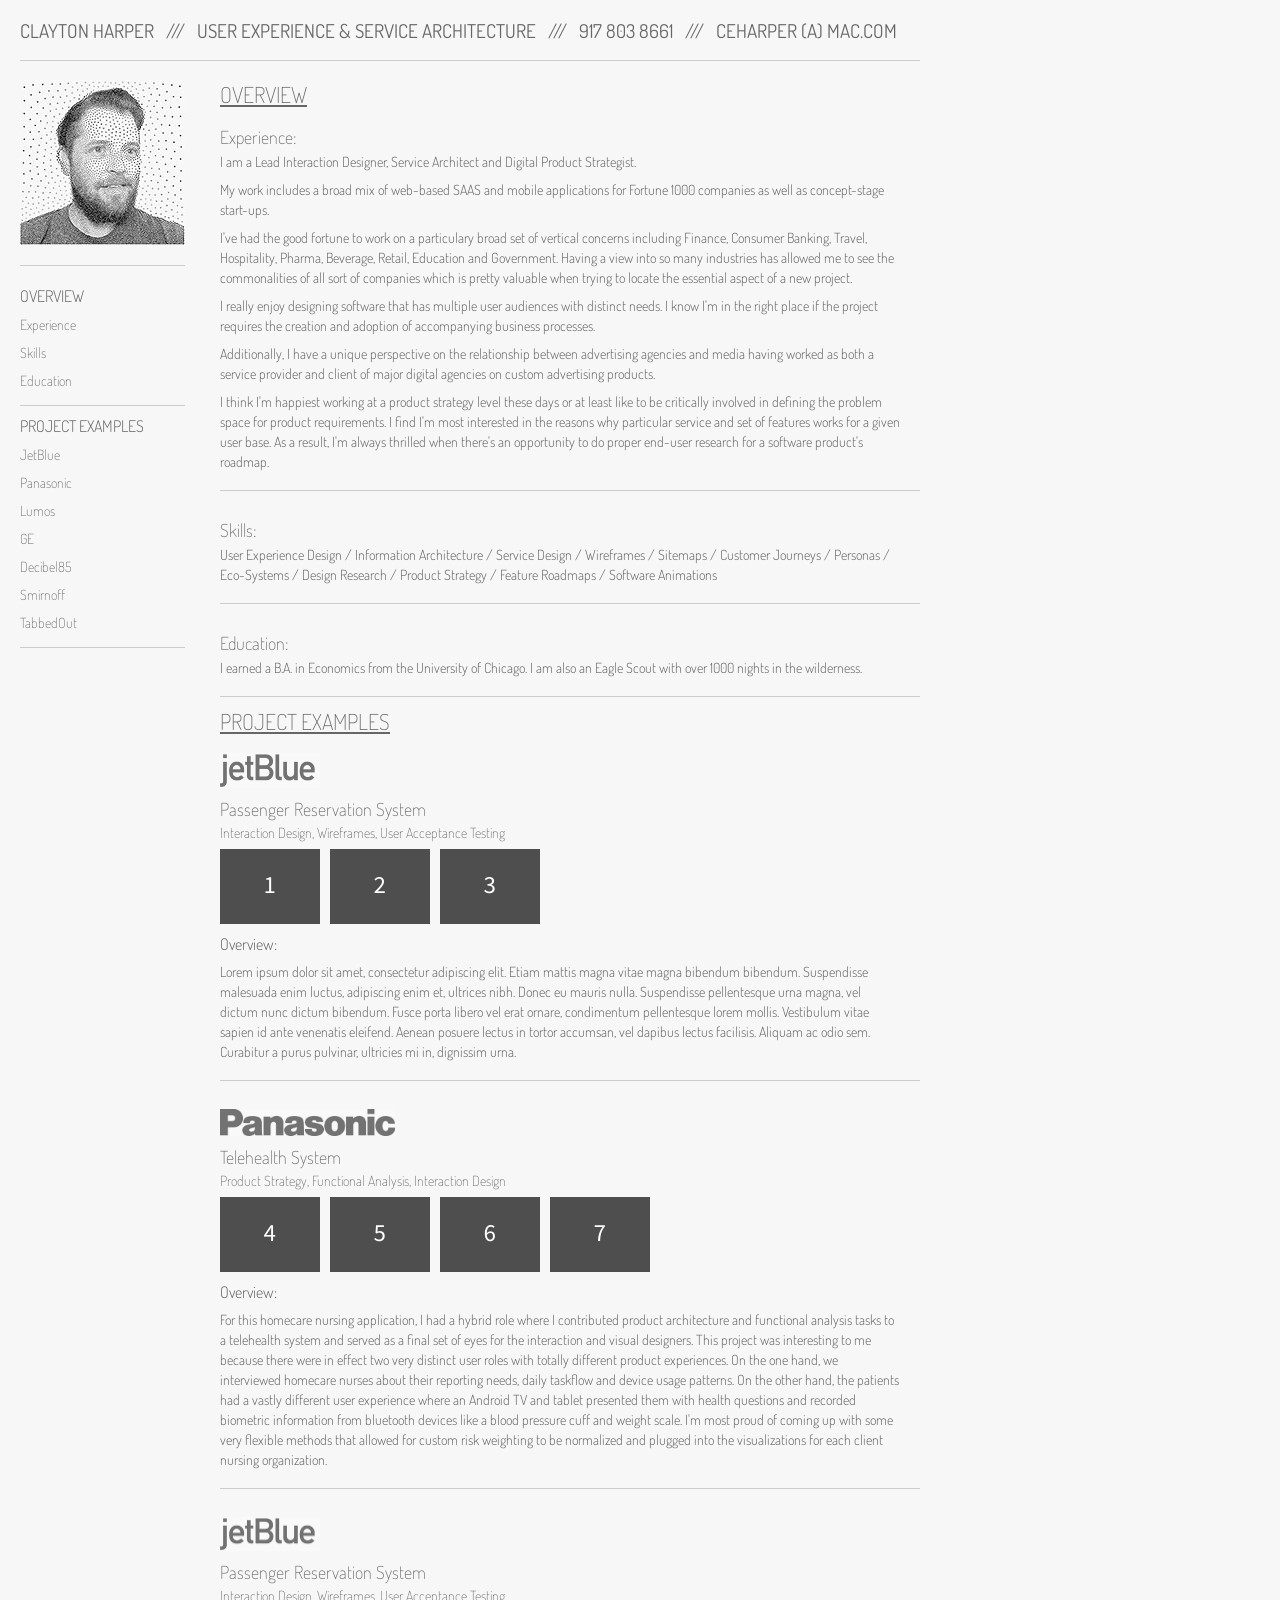
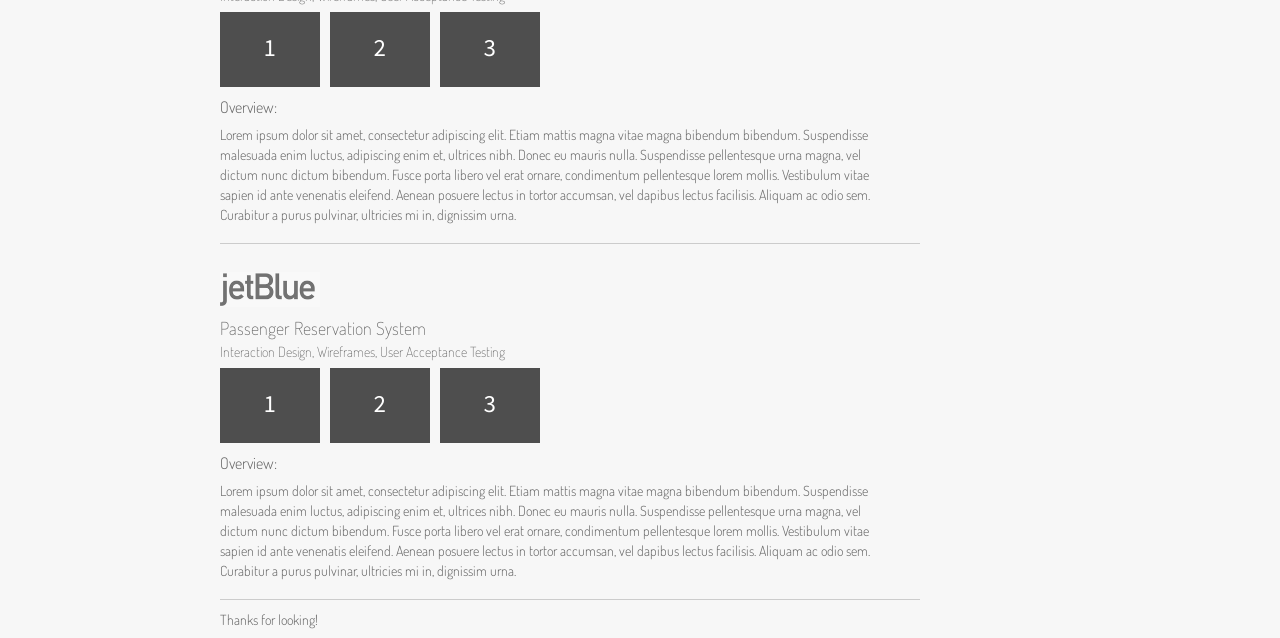
==== commit 8863ac78: "Javascript changes" ====
--- a/index.html
+++ b/index.html
@@ -96,8 +96,11 @@
         <ul>
             <li><a href="#project1">JetBlue</a></li>
             <li><a href="#project2">Panasonic</a></li>
-            <li><a href="#project3">JetBlue</a></li>
-            <li><a href="#project4">JetBlue</a></li>
+            <li><a href="#project3">Lumos</a></li>
+            <li><a href="#project4">GE</a></li>
+            <li><a href="#project5">Decibel85</a></li>
+            <li><a href="#project6">Smirnoff</a></li>
+            <li><a href="#project7">TabbedOut</a></li>
         </ul>
         </div>
     </nav>
